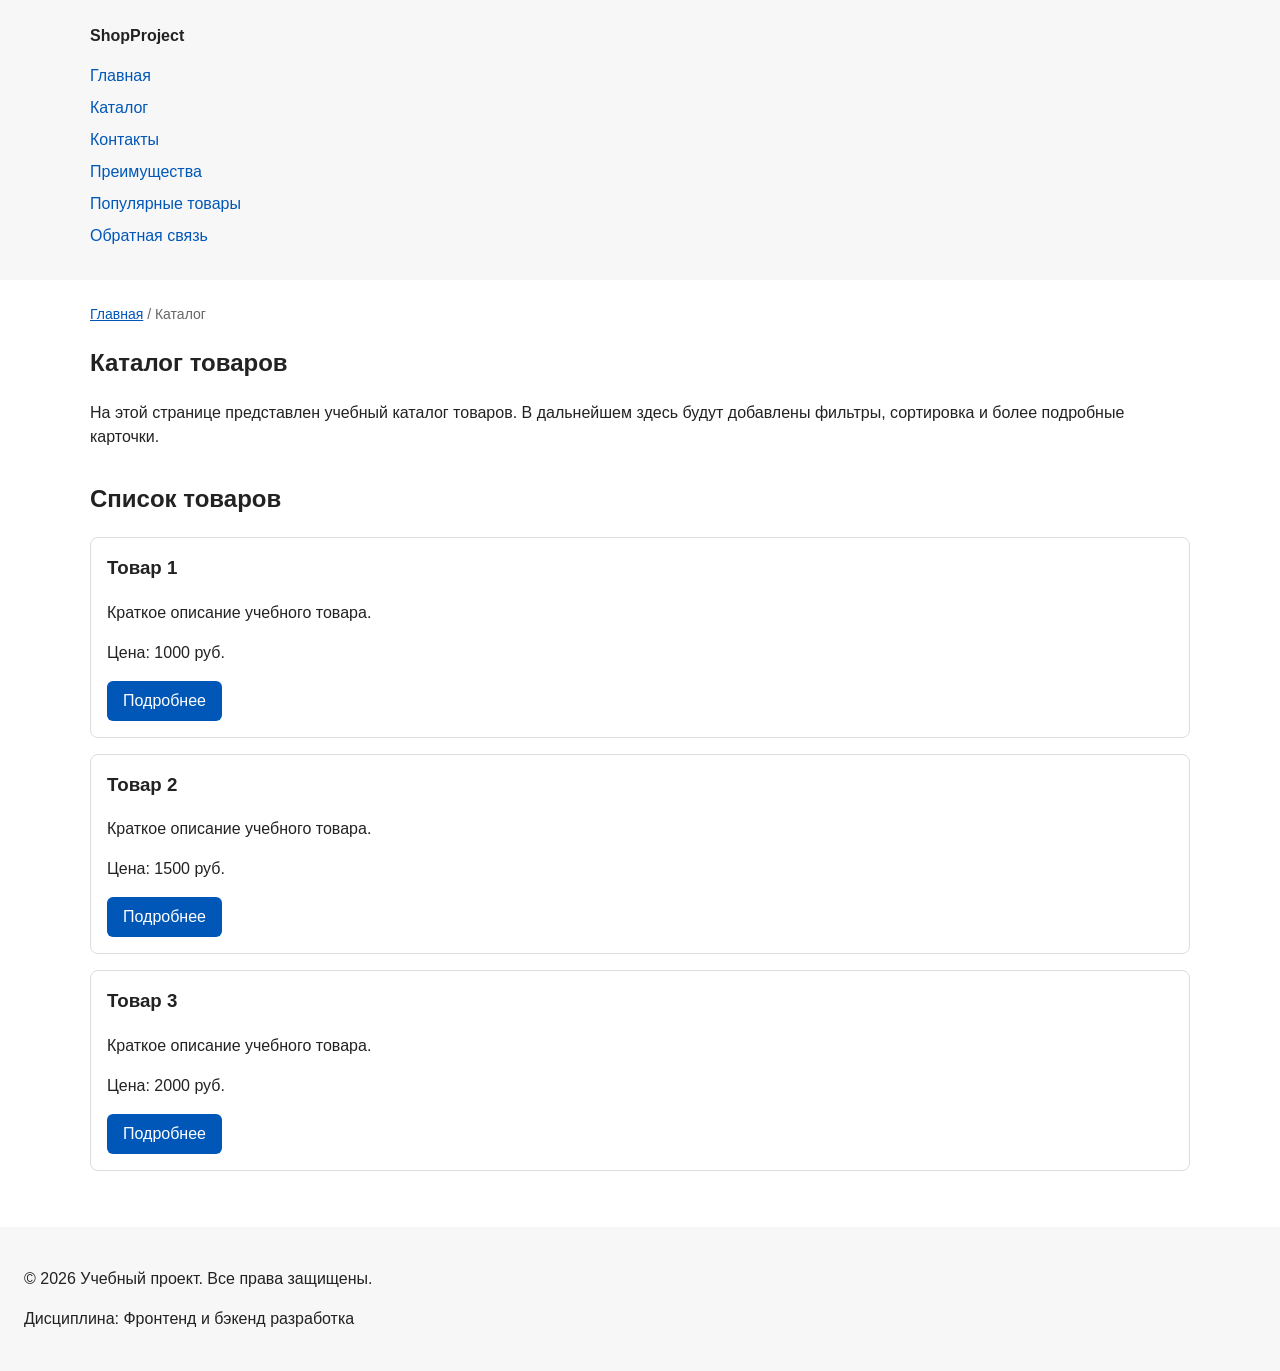
==== catalog.html @ c99bbd7f "feat: add multi-page structure navigation and anchors" ====
<!DOCTYPE html>
<html lang="ru">
<head>
  <meta charset="UTF-8">
  <meta name="viewport" content="width=device-width, initial-scale=1.0">
  <meta name="description" content="Каталог товаров учебного интернет-магазина.">
  <title>Каталог товаров — Учебный интернет-магазин</title>
  <link rel="stylesheet" href="css/style.css">
</head>
<body>
  <header>
    <div class="site-header">
      <a class="site-logo" href="index.html">ShopProject</a>

      <nav class="site-nav" aria-label="Основная навигация">
        <ul class="site-nav__list">
          <li><a href="index.html">Главная</a></li>
          <li><a href="catalog.html">Каталог</a></li>
          <li><a href="contacts.html">Контакты</a></li>
          <li><a href="index.html#advantages">Преимущества</a></li>
          <li><a href="index.html#popular">Популярные товары</a></li>
          <li><a href="index.html#contacts">Обратная связь</a></li>
        </ul>
      </nav>
    </div>
  </header>

  <main>
    <nav class="breadcrumbs" aria-label="Хлебные крошки">
      <a href="index.html">Главная</a>
      <span>Каталог</span>
    </nav>

    <section class="section">
      <h1>Каталог товаров</h1>
      <p>
        На этой странице представлен учебный каталог товаров.
        В дальнейшем здесь будут добавлены фильтры, сортировка и более
        подробные карточки.
      </p>
    </section>

    <section class="section">
      <h2>Список товаров</h2>

      <article class="product-card">
        <h3>Товар 1</h3>
        <p>Краткое описание учебного товара.</p>
        <p>Цена: 1000 руб.</p>
        <a class="button" href="index.html#popular">Подробнее</a>
      </article>

      <article class="product-card">
        <h3>Товар 2</h3>
        <p>Краткое описание учебного товара.</p>
        <p>Цена: 1500 руб.</p>
        <a class="button" href="index.html#popular">Подробнее</a>
      </article>

      <article class="product-card">
        <h3>Товар 3</h3>
        <p>Краткое описание учебного товара.</p>
        <p>Цена: 2000 руб.</p>
        <a class="button" href="index.html#popular">Подробнее</a>
      </article>
    </section>
  </main>

  <footer>
    <p>&copy; 2026 Учебный проект. Все права защищены.</p>
    <p>Дисциплина: Фронтенд и бэкенд разработка</p>
  </footer>
</body>
</html>
---- css/style.css ----
/* ===============================
   1. Переменные проекта
   =============================== */

:root {
  /* Основные цвета проекта */
  --color-bg: #ffffff;
  --color-text: #222222;
  --color-muted: #666666;
  --color-primary: #0057b8;
  --color-primary-dark: #003f86;
  --color-border: #dddddd;
  --color-surface: #f7f7f7;
  --color-surface-accent: #eef5ff;
  --color-danger: #b00020;
  --color-success: #168a2f;
  --color-success-bg: #eefaf0;
  --color-white: #ffffff;

  /* Отступы */
  --space-xs: 4px;
  --space-sm: 8px;
  --space-md: 16px;
  --space-lg: 24px;
  --space-xl: 32px;

  /* Скругления */
  --radius-sm: 6px;
  --radius-md: 8px;
  --radius-lg: 12px;

  /* Размеры */
  --container-width: 1100px;
}

/* ===============================
   2. Базовые стили
   =============================== */

* {
  box-sizing: border-box;
}

body {
  margin: 0;
  font-family: Arial, sans-serif;
  line-height: 1.5;
  color: var(--color-text);
  background-color: var(--color-bg);
}

header,
main,
footer {
  padding: var(--space-lg);
}

header {
  background-color: var(--color-surface);
}

footer {
  background-color: var(--color-surface);
}

/* ===============================
   3. Общие элементы интерфейса
   =============================== */

a {
  color: var(--color-primary);
}

a:hover {
  color: var(--color-primary-dark);
}

a:focus-visible {
  outline: 2px solid var(--color-primary);
  outline-offset: 3px;
}

.button {
  display: inline-block;
  padding: var(--space-sm) var(--space-md);
  color: var(--color-white);
  background-color: var(--color-primary);
  text-decoration: none;
  border: none;
  border-radius: var(--radius-sm);
  cursor: pointer;
}

.button:hover {
  background-color: var(--color-primary-dark);
  color: var(--color-white);
}

.button:focus-visible {
  outline: 2px solid var(--color-primary);
  outline-offset: 3px;
}

.button:disabled {
  opacity: 0.6;
  cursor: not-allowed;
}

/* ===============================
   4. Компоненты страницы
   =============================== */

.hero {
  max-width: var(--container-width);
  margin: 0 auto var(--space-xl);
  padding: var(--space-xl) var(--space-lg);
  background-color: var(--color-surface-accent);
  border-radius: var(--radius-lg);
}

.section {
  max-width: var(--container-width);
  margin: 0 auto var(--space-xl);
}

.section h2 {
  margin-top: 0;
}

.product-card {
  margin-bottom: var(--space-md);
  padding: var(--space-md);
  border: 1px solid var(--color-border);
  border-radius: var(--radius-md);
  background-color: var(--color-bg);
}

.product-card:hover {
  border-color: var(--color-primary);
}

.product-card h3 {
  margin-top: 0;
}



section {
  margin-bottom: 24px;
}

section h2 {
  margin-top: 0;
}

.aside-info {
  max-width: var(--container-width);
  margin: 0 auto var(--space-xl);
  padding: var(--space-md);
  border-left: 4px solid var(--color-primary);
  background-color: var(--color-surface);
}

/* ===============================
   5. Форма и модальное окно
   =============================== */

.order-dialog {
  width: min(100% - 32px, 560px);
  padding: var(--space-lg);
  border: none;
  border-radius: var(--radius-lg);
}

.order-dialog::backdrop {
  background-color: rgba(0, 0, 0, 0.5);
}

.form-field {
  margin-bottom: var(--space-md);
}

.form-field label {
  display: block;
  margin-bottom: var(--space-xs);
}

.form-field input,
.form-field select,
.form-field textarea {
  width: 100%;
  padding: 10px 12px;
  border: 1px solid var(--color-border);
  border-radius: var(--radius-sm);
  font: inherit;
}

.form-field input[type="checkbox"] {
  width: auto;
}

.form-field small {
  display: block;
  margin-top: var(--space-xs);
  color: var(--color-muted);
}

.form-field input:hover,
.form-field select:hover,
.form-field textarea:hover {
  border-color: var(--color-primary);
}

.form-field input:focus-visible,
.form-field select:focus-visible,
.form-field textarea:focus-visible,
.form-actions button:focus-visible {
  outline: 2px solid var(--color-primary);
  outline-offset: 3px;
}

[aria-invalid="true"] {
  border-color: var(--color-danger);
}

.success-message {
  max-width: var(--container-width);
  margin: var(--space-lg) auto;
  padding: var(--space-md);
  border-left: 4px solid var(--color-success);
  background-color: var(--color-success-bg);
}

/*
  Кнопки формы.
*/
.form-actions {
  display: flex;
  gap: 12px;
  margin-top: 20px;
}

/*
  Ограничиваем ширину содержимого шапки,
  чтобы оно не растягивалось слишком сильно на широких экранах.
*/
.site-header {
  max-width: 1100px;
  margin: 0 auto;
}

/*
  Оформляем текстовый логотип.
*/
.site-logo {
  font-weight: bold;
  text-decoration: none;
  color: #222222;
}

/*
  Убираем стандартные отступы и маркеры списка навигации.
*/
.site-nav__list {
  padding: 0;
  margin: 16px 0 0;
  list-style: none;
}

/*
  Добавляем расстояние между пунктами меню.
*/
.site-nav__list li {
  margin-bottom: 8px;
}

/*
  Оформляем ссылки меню.
*/
.site-nav__list a {
  color: #0057b8;
  text-decoration: none;
}

/*
  При наведении мыши подчёркиваем ссылку.
  Подробно состояния интерфейса будут рассмотрены в практической работе 1.7.
*/
.site-nav__list a:hover {
  text-decoration: underline;
}
.breadcrumbs {
  max-width: var(--container-width);
  margin: 0 auto var(--space-md);
  font-size: 14px;
  color: var(--color-muted);
}

.breadcrumbs a {
  color: var(--color-primary);
}

.breadcrumbs span::before {
  content: " / ";
  color: var(--color-muted);
}
html {
  scroll-behavior: smooth;
}
:target {
  outline: 2px dashed var(--color-primary);
  outline-offset: 4px;
}
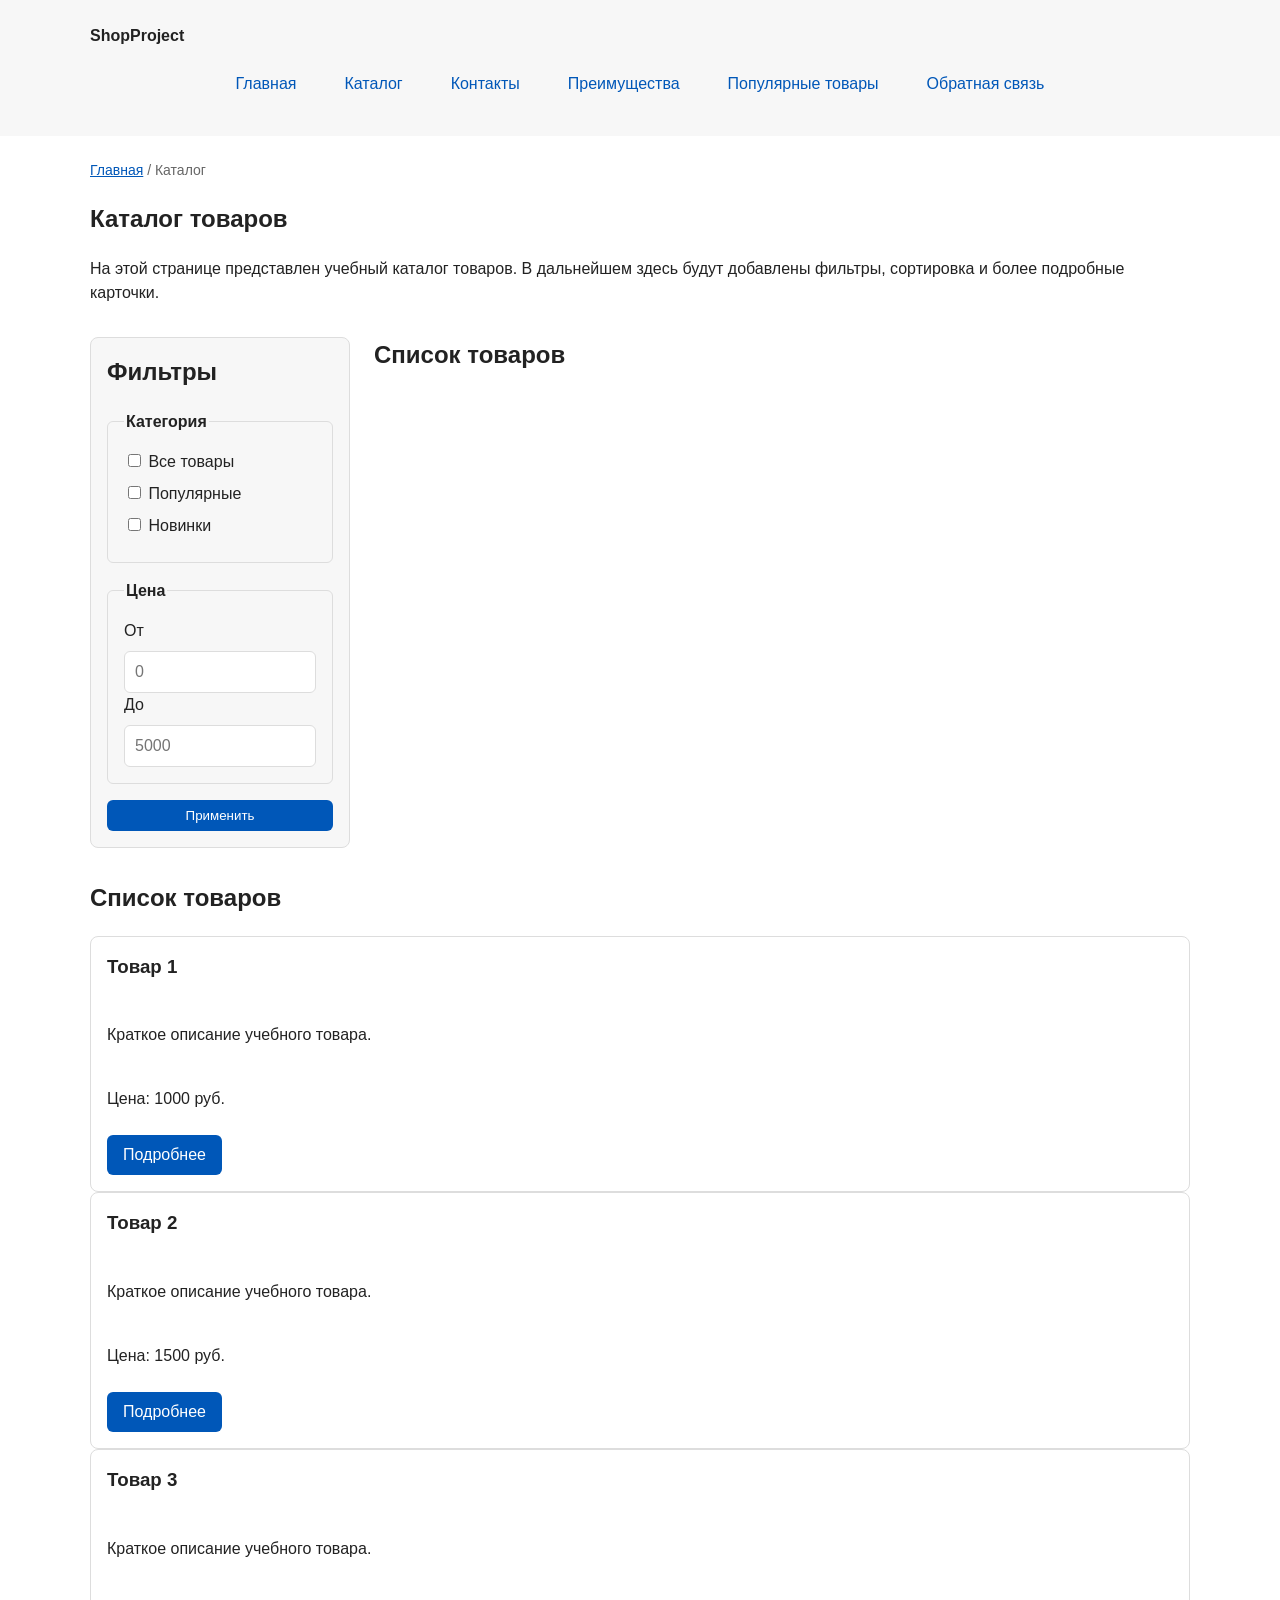
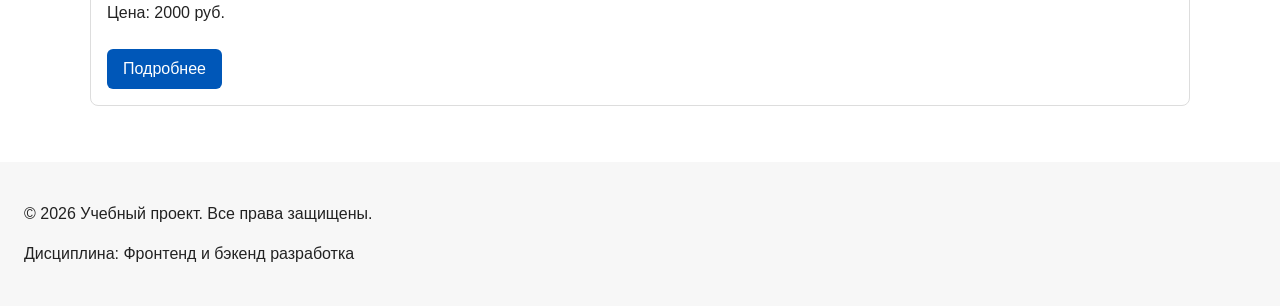
==== commit 1242a919: "feat: add flex navigation and grid catalog layout" ====
--- a/catalog.html
+++ b/catalog.html
@@ -39,6 +39,53 @@
         подробные карточки.
       </p>
     </section>
+    <section class="catalog-layout">
+  <aside class="catalog-filters">
+    <h2>Фильтры</h2>
+
+    <form class="filters-form" action="#" method="get">
+      <fieldset>
+        <legend>Категория</legend>
+
+        <label>
+          <input type="checkbox" name="category" value="all">
+          Все товары
+        </label>
+
+        <label>
+          <input type="checkbox" name="category" value="popular">
+          Популярные
+        </label>
+
+        <label>
+          <input type="checkbox" name="category" value="new">
+          Новинки
+        </label>
+      </fieldset>
+
+      <fieldset>
+        <legend>Цена</legend>
+
+        <label for="price-from">От</label>
+        <input id="price-from" name="price-from" type="number" min="0" placeholder="0">
+
+        <label for="price-to">До</label>
+        <input id="price-to" name="price-to" type="number" min="0" placeholder="5000">
+      </fieldset>
+
+      <button class="button" type="submit">Применить</button>
+    </form>
+  </aside>
+
+  <section class="catalog-products">
+    <h2>Список товаров</h2>
+
+    <div class="products-grid">
+      <!-- Карточки товаров -->
+    </div>
+  </section>
+</section>
+
 
     <section class="section">
       <h2>Список товаров</h2>
--- a/css/style.css
+++ b/css/style.css
@@ -128,13 +128,20 @@
 }
 
 .product-card {
-  margin-bottom: var(--space-md);
+  display: flex;
+  flex-direction: column;
+  gap: var(--space-sm);
+  margin-bottom: 0;
   padding: var(--space-md);
   border: 1px solid var(--color-border);
   border-radius: var(--radius-md);
   background-color: var(--color-bg);
 }
 
+.product-card .button {
+  margin-top: auto;
+  align-self: flex-start;
+}
 .product-card:hover {
   border-color: var(--color-primary);
 }
@@ -262,8 +269,13 @@
   Убираем стандартные отступы и маркеры списка навигации.
 */
 .site-nav__list {
+  display: flex;
+  flex-wrap: wrap;
+  justify-content: center;
+  align-items: center;
+  gap: var(--space-md);
   padding: 0;
-  margin: 16px 0 0;
+  margin: var(--space-md) 0 0;
   list-style: none;
 }
 
@@ -278,17 +290,18 @@
   Оформляем ссылки меню.
 */
 .site-nav__list a {
-  color: #0057b8;
+  display: inline-block;
+  padding: var(--space-sm) var(--space-md);
+  color: var(--color-primary);
   text-decoration: none;
-}
-
-/*
-  При наведении мыши подчёркиваем ссылку.
-  Подробно состояния интерфейса будут рассмотрены в практической работе 1.7.
-*/
+  border-radius: var(--radius-sm);
+}
+
 .site-nav__list a:hover {
-  text-decoration: underline;
-}
+  color: var(--color-white);
+  background-color: var(--color-primary);
+}
+
 .breadcrumbs {
   max-width: var(--container-width);
   margin: 0 auto var(--space-md);
@@ -310,4 +323,58 @@
 :target {
   outline: 2px dashed var(--color-primary);
   outline-offset: 4px;
-}+}
+.products-grid {
+  display: grid;
+  grid-template-columns: repeat(3, 1fr);
+  gap: var(--space-lg);
+}
+.catalog-layout {
+  max-width: var(--container-width);
+  margin: 0 auto var(--space-xl);
+  display: grid;
+  grid-template-columns: 260px 1fr;
+  grid-template-areas: "filters products";
+  gap: var(--space-lg);
+}
+
+.catalog-filters {
+  grid-area: filters;
+  padding: var(--space-md);
+  border: 1px solid var(--color-border);
+  border-radius: var(--radius-md);
+  background-color: var(--color-surface);
+}
+
+.catalog-products {
+  grid-area: products;
+}
+.filters-form {
+  display: grid;
+  gap: var(--space-md);
+}
+
+.filters-form fieldset {
+  margin: 0;
+  padding: var(--space-md);
+  border: 1px solid var(--color-border);
+  border-radius: var(--radius-sm);
+}
+
+.filters-form legend {
+  font-weight: 700;
+}
+
+.filters-form label {
+  display: block;
+  margin-bottom: var(--space-sm);
+}
+
+.filters-form input[type="number"] {
+  width: 100%;
+  padding: 8px 10px;
+  border: 1px solid var(--color-border);
+  border-radius: var(--radius-sm);
+  font: inherit;
+}
+
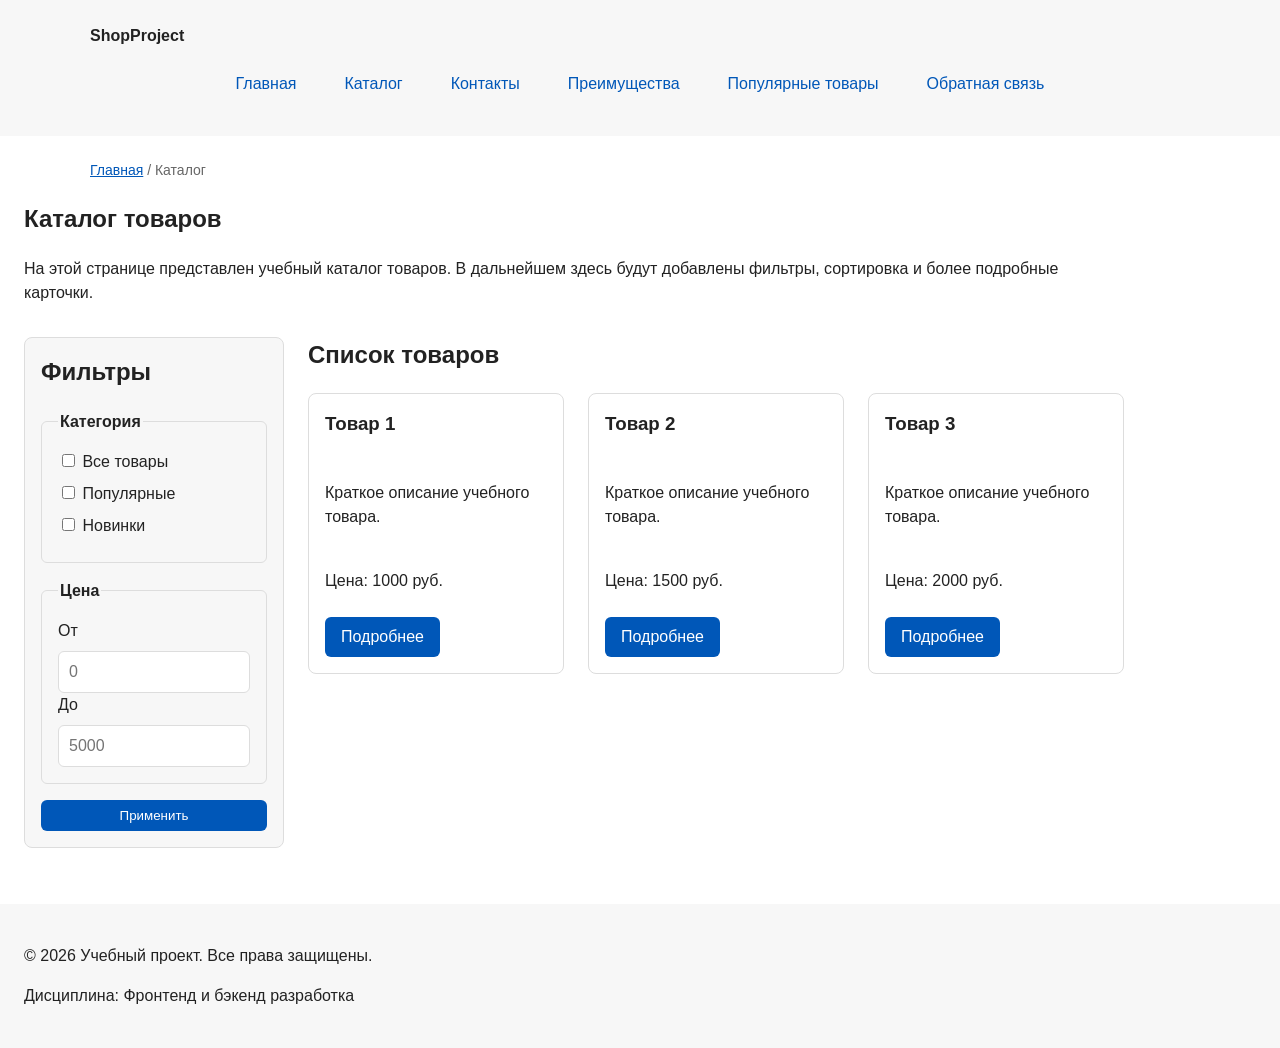
==== commit f3d50ec0: "feat: add flex navigation and grid catalog layout" ====
--- a/catalog.html
+++ b/catalog.html
@@ -39,77 +39,73 @@
         подробные карточки.
       </p>
     </section>
+
     <section class="catalog-layout">
-  <aside class="catalog-filters">
-    <h2>Фильтры</h2>
+      <aside class="catalog-filters">
+        <h2>Фильтры</h2>
 
-    <form class="filters-form" action="#" method="get">
-      <fieldset>
-        <legend>Категория</legend>
+        <form class="filters-form" action="#" method="get">
+          <fieldset>
+            <legend>Категория</legend>
 
-        <label>
-          <input type="checkbox" name="category" value="all">
-          Все товары
-        </label>
+            <label>
+              <input type="checkbox" name="category" value="all">
+              Все товары
+            </label>
 
-        <label>
-          <input type="checkbox" name="category" value="popular">
-          Популярные
-        </label>
+            <label>
+              <input type="checkbox" name="category" value="popular">
+              Популярные
+            </label>
 
-        <label>
-          <input type="checkbox" name="category" value="new">
-          Новинки
-        </label>
-      </fieldset>
+            <label>
+              <input type="checkbox" name="category" value="new">
+              Новинки
+            </label>
+          </fieldset>
 
-      <fieldset>
-        <legend>Цена</legend>
+          <fieldset>
+            <legend>Цена</legend>
 
-        <label for="price-from">От</label>
-        <input id="price-from" name="price-from" type="number" min="0" placeholder="0">
+            <label for="price-from">От</label>
+            <input id="price-from" name="price-from" type="number" min="0" placeholder="0">
 
-        <label for="price-to">До</label>
-        <input id="price-to" name="price-to" type="number" min="0" placeholder="5000">
-      </fieldset>
+            <label for="price-to">До</label>
+            <input id="price-to" name="price-to" type="number" min="0" placeholder="5000">
+          </fieldset>
 
-      <button class="button" type="submit">Применить</button>
-    </form>
-  </aside>
+          <button class="button" type="submit">Применить</button>
+        </form>
+      </aside>
 
-  <section class="catalog-products">
-    <h2>Список товаров</h2>
+      <section class="catalog-products">
+        <h2>Список товаров</h2>
 
-    <div class="products-grid">
-      <!-- Карточки товаров -->
-    </div>
-  </section>
-</section>
+        <div class="products-grid">
 
+          <article class="product-card">
+            <h3>Товар 1</h3>
+            <p>Краткое описание учебного товара.</p>
+            <p>Цена: 1000 руб.</p>
+            <a class="button" href="index.html#popular">Подробнее</a>
+          </article>
 
-    <section class="section">
-      <h2>Список товаров</h2>
+          <article class="product-card">
+            <h3>Товар 2</h3>
+            <p>Краткое описание учебного товара.</p>
+            <p>Цена: 1500 руб.</p>
+            <a class="button" href="index.html#popular">Подробнее</a>
+          </article>
 
-      <article class="product-card">
-        <h3>Товар 1</h3>
-        <p>Краткое описание учебного товара.</p>
-        <p>Цена: 1000 руб.</p>
-        <a class="button" href="index.html#popular">Подробнее</a>
-      </article>
+          <article class="product-card">
+            <h3>Товар 3</h3>
+            <p>Краткое описание учебного товара.</p>
+            <p>Цена: 2000 руб.</p>
+            <a class="button" href="index.html#popular">Подробнее</a>
+          </article>
 
-      <article class="product-card">
-        <h3>Товар 2</h3>
-        <p>Краткое описание учебного товара.</p>
-        <p>Цена: 1500 руб.</p>
-        <a class="button" href="index.html#popular">Подробнее</a>
-      </article>
-
-      <article class="product-card">
-        <h3>Товар 3</h3>
-        <p>Краткое описание учебного товара.</p>
-        <p>Цена: 2000 руб.</p>
-        <a class="button" href="index.html#popular">Подробнее</a>
-      </article>
+        </div>
+      </section>
     </section>
   </main>
 
@@ -118,4 +114,4 @@
     <p>Дисциплина: Фронтенд и бэкенд разработка</p>
   </footer>
 </body>
-</html>
+</html>
--- a/css/style.css
+++ b/css/style.css
@@ -57,6 +57,9 @@
 
 header {
   background-color: var(--color-surface);
+  position: sticky;
+  z-index: 1000;
+  top: 0;
 }
 
 footer {
@@ -112,7 +115,7 @@
 
 .hero {
   max-width: var(--container-width);
-  margin: 0 auto var(--space-xl);
+  margin: 0 auto var(--space-xl) 0;
   padding: var(--space-xl) var(--space-lg);
   background-color: var(--color-surface-accent);
   border-radius: var(--radius-lg);
@@ -120,7 +123,7 @@
 
 .section {
   max-width: var(--container-width);
-  margin: 0 auto var(--space-xl);
+  margin: 0 auto var(--space-xl) 0;
 }
 
 .section h2 {
@@ -162,7 +165,7 @@
 
 .aside-info {
   max-width: var(--container-width);
-  margin: 0 auto var(--space-xl);
+  margin: 0 auto var(--space-xl) 0;
   padding: var(--space-md);
   border-left: 4px solid var(--color-primary);
   background-color: var(--color-surface);
@@ -324,14 +327,16 @@
   outline: 2px dashed var(--color-primary);
   outline-offset: 4px;
 }
+/* Список товаров — сама сетка */
 .products-grid {
   display: grid;
-  grid-template-columns: repeat(3, 1fr);
+  grid-template-columns: repeat(auto-fill, minmax(220px, 1fr));
   gap: var(--space-lg);
+  align-items: stretch;   /* карточки одной высоты */
 }
 .catalog-layout {
   max-width: var(--container-width);
-  margin: 0 auto var(--space-xl);
+  margin: 0 auto var(--space-xl) 0;
   display: grid;
   grid-template-columns: 260px 1fr;
   grid-template-areas: "filters products";
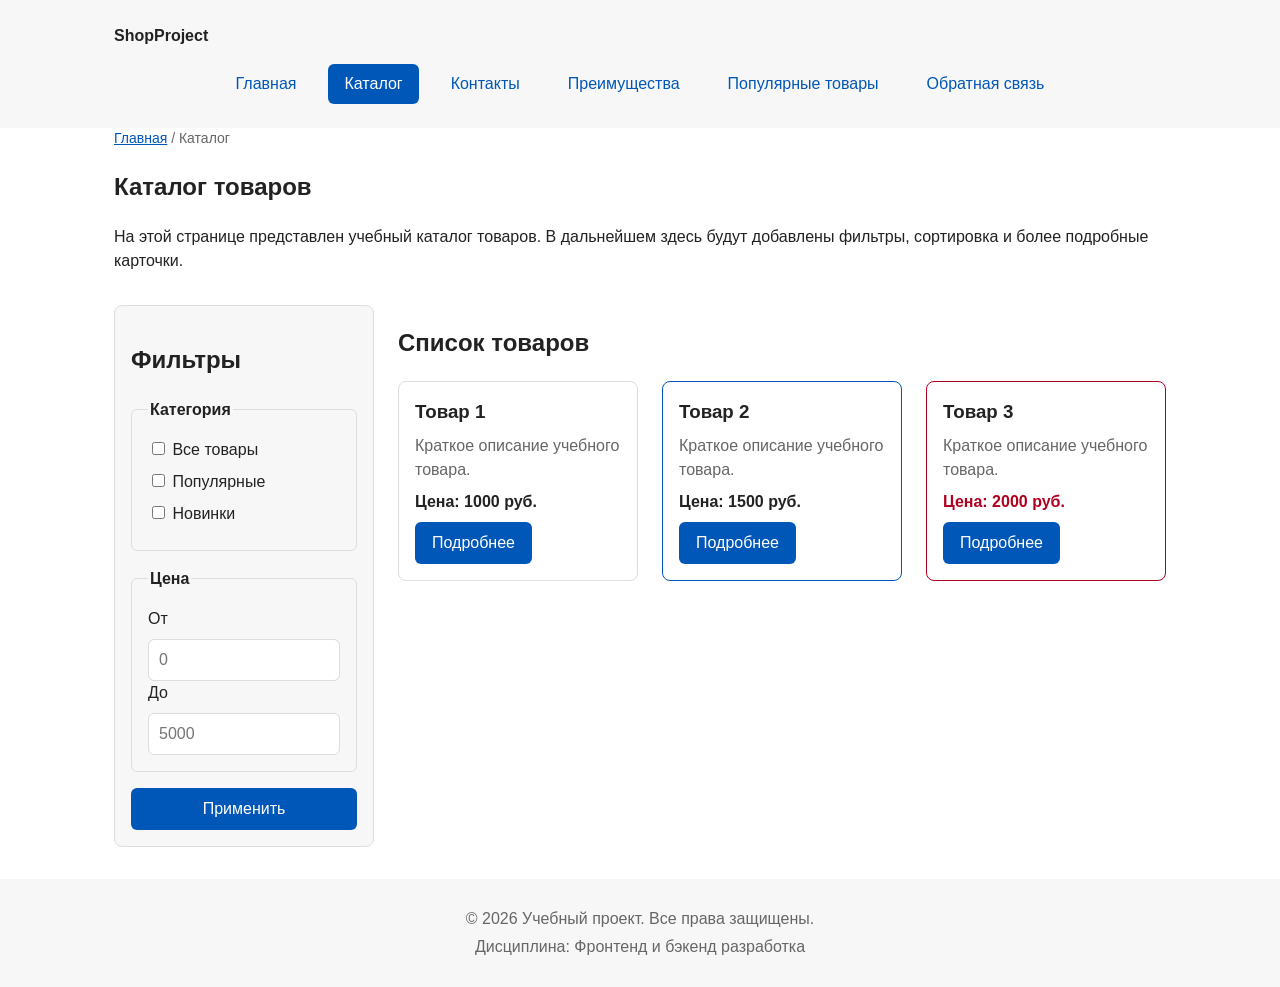
==== commit abdbb044: "refactor: apply BEM naming to CSS classes" ====
--- a/catalog.html
+++ b/catalog.html
@@ -8,18 +8,30 @@
   <link rel="stylesheet" href="css/style.css">
 </head>
 <body>
-  <header>
-    <div class="site-header">
-      <a class="site-logo" href="index.html">ShopProject</a>
+  <header class="site-header">
+    <div class="site-header__inner">
+      <a class="site-header__logo" href="index.html">ShopProject</a>
 
       <nav class="site-nav" aria-label="Основная навигация">
         <ul class="site-nav__list">
-          <li><a href="index.html">Главная</a></li>
-          <li><a href="catalog.html">Каталог</a></li>
-          <li><a href="contacts.html">Контакты</a></li>
-          <li><a href="index.html#advantages">Преимущества</a></li>
-          <li><a href="index.html#popular">Популярные товары</a></li>
-          <li><a href="index.html#contacts">Обратная связь</a></li>
+          <li class="site-nav__item">
+            <a class="site-nav__link" href="index.html">Главная</a>
+          </li>
+          <li class="site-nav__item">
+            <a class="site-nav__link site-nav__link--active" href="catalog.html">Каталог</a>
+          </li>
+          <li class="site-nav__item">
+            <a class="site-nav__link" href="contacts.html">Контакты</a>
+          </li>
+          <li class="site-nav__item">
+            <a class="site-nav__link" href="index.html#advantages">Преимущества</a>
+          </li>
+          <li class="site-nav__item">
+            <a class="site-nav__link" href="index.html#popular">Популярные товары</a>
+          </li>
+          <li class="site-nav__item">
+            <a class="site-nav__link" href="index.html#contacts">Обратная связь</a>
+          </li>
         </ul>
       </nav>
     </div>
@@ -27,8 +39,8 @@
 
   <main>
     <nav class="breadcrumbs" aria-label="Хлебные крошки">
-      <a href="index.html">Главная</a>
-      <span>Каталог</span>
+      <a class="breadcrumbs__link" href="index.html">Главная</a>
+      <span class="breadcrumbs__current">Каталог</span>
     </nav>
 
     <section class="section">
@@ -74,7 +86,7 @@
             <input id="price-to" name="price-to" type="number" min="0" placeholder="5000">
           </fieldset>
 
-          <button class="button" type="submit">Применить</button>
+          <button class="button button--primary" type="submit">Применить</button>
         </form>
       </aside>
 
@@ -82,36 +94,34 @@
         <h2>Список товаров</h2>
 
         <div class="products-grid">
-
           <article class="product-card">
-            <h3>Товар 1</h3>
-            <p>Краткое описание учебного товара.</p>
-            <p>Цена: 1000 руб.</p>
-            <a class="button" href="index.html#popular">Подробнее</a>
+            <h3 class="product-card__title">Товар 1</h3>
+            <p class="product-card__description">Краткое описание учебного товара.</p>
+            <p class="product-card__price">Цена: 1000 руб.</p>
+            <a class="button button--primary product-card__button" href="index.html#popular">Подробнее</a>
           </article>
 
-          <article class="product-card">
-            <h3>Товар 2</h3>
-            <p>Краткое описание учебного товара.</p>
-            <p>Цена: 1500 руб.</p>
-            <a class="button" href="index.html#popular">Подробнее</a>
+          <article class="product-card product-card--featured">
+            <h3 class="product-card__title">Товар 2</h3>
+            <p class="product-card__description">Краткое описание учебного товара.</p>
+            <p class="product-card__price">Цена: 1500 руб.</p>
+            <a class="button button--primary product-card__button" href="index.html#popular">Подробнее</a>
           </article>
 
-          <article class="product-card">
-            <h3>Товар 3</h3>
-            <p>Краткое описание учебного товара.</p>
-            <p>Цена: 2000 руб.</p>
-            <a class="button" href="index.html#popular">Подробнее</a>
+          <article class="product-card product-card--discount">
+            <h3 class="product-card__title">Товар 3</h3>
+            <p class="product-card__description">Краткое описание учебного товара.</p>
+            <p class="product-card__price">Цена: 2000 руб.</p>
+            <a class="button button--primary product-card__button" href="index.html#popular">Подробнее</a>
           </article>
-
         </div>
       </section>
     </section>
   </main>
 
-  <footer>
-    <p>&copy; 2026 Учебный проект. Все права защищены.</p>
-    <p>Дисциплина: Фронтенд и бэкенд разработка</p>
+  <footer class="site-footer">
+    <p class="site-footer__text">&copy; 2026 Учебный проект. Все права защищены.</p>
+    <p class="site-footer__text">Дисциплина: Фронтенд и бэкенд разработка</p>
   </footer>
 </body>
 </html>
--- a/css/style.css
+++ b/css/style.css
@@ -41,6 +41,10 @@
   box-sizing: border-box;
 }
 
+html {
+  scroll-behavior: smooth;
+}
+
 body {
   margin: 0;
   font-family: Arial, sans-serif;
@@ -49,21 +53,9 @@
   background-color: var(--color-bg);
 }
 
-header,
-main,
-footer {
-  padding: var(--space-lg);
-}
-
-header {
-  background-color: var(--color-surface);
-  position: sticky;
-  z-index: 1000;
-  top: 0;
-}
-
-footer {
-  background-color: var(--color-surface);
+:target {
+  outline: 2px dashed var(--color-primary);
+  outline-offset: 4px;
 }
 
 /* ===============================
@@ -83,20 +75,26 @@
   outline-offset: 3px;
 }
 
+/* ===============================
+   Блок: button
+   =============================== */
+
 .button {
   display: inline-block;
   padding: var(--space-sm) var(--space-md);
   color: var(--color-white);
   background-color: var(--color-primary);
+  border: 1px solid transparent;
+  border-radius: var(--radius-sm);
+  font: inherit;
   text-decoration: none;
-  border: none;
-  border-radius: var(--radius-sm);
   cursor: pointer;
+  transition: background-color 0.15s ease, color 0.15s ease, border-color 0.15s ease;
 }
 
 .button:hover {
+  color: var(--color-white);
   background-color: var(--color-primary-dark);
-  color: var(--color-white);
 }
 
 .button:focus-visible {
@@ -104,173 +102,62 @@
   outline-offset: 3px;
 }
 
-.button:disabled {
+.button:disabled,
+.button--disabled {
   opacity: 0.6;
   cursor: not-allowed;
 }
 
-/* ===============================
-   4. Компоненты страницы
-   =============================== */
-
-.hero {
-  max-width: var(--container-width);
-  margin: 0 auto var(--space-xl) 0;
-  padding: var(--space-xl) var(--space-lg);
-  background-color: var(--color-surface-accent);
-  border-radius: var(--radius-lg);
-}
-
-.section {
-  max-width: var(--container-width);
-  margin: 0 auto var(--space-xl) 0;
-}
-
-.section h2 {
-  margin-top: 0;
-}
-
-.product-card {
-  display: flex;
-  flex-direction: column;
-  gap: var(--space-sm);
-  margin-bottom: 0;
-  padding: var(--space-md);
-  border: 1px solid var(--color-border);
-  border-radius: var(--radius-md);
-  background-color: var(--color-bg);
-}
-
-.product-card .button {
-  margin-top: auto;
-  align-self: flex-start;
-}
-.product-card:hover {
+/* --- Модификаторы --- */
+
+.button--primary {
+  color: var(--color-white);
+  background-color: var(--color-primary);
+}
+
+.button--primary:hover {
+  color: var(--color-white);
+  background-color: var(--color-primary-dark);
+}
+
+.button--secondary {
+  color: var(--color-primary);
+  background-color: transparent;
   border-color: var(--color-primary);
 }
 
-.product-card h3 {
-  margin-top: 0;
-}
-
-
-
-section {
-  margin-bottom: 24px;
-}
-
-section h2 {
-  margin-top: 0;
-}
-
-.aside-info {
-  max-width: var(--container-width);
-  margin: 0 auto var(--space-xl) 0;
-  padding: var(--space-md);
-  border-left: 4px solid var(--color-primary);
+.button--secondary:hover {
+  color: var(--color-white);
+  background-color: var(--color-primary);
+}
+
+/* ===============================
+   4. Блок: site-header
+   =============================== */
+
+.site-header {
   background-color: var(--color-surface);
-}
-
-/* ===============================
-   5. Форма и модальное окно
-   =============================== */
-
-.order-dialog {
-  width: min(100% - 32px, 560px);
+  position: sticky;
+  top: 0;
+  z-index: 1000;
+}
+
+.site-header__inner {
+  max-width: var(--container-width);
+  margin: 0 auto;
   padding: var(--space-lg);
-  border: none;
-  border-radius: var(--radius-lg);
-}
-
-.order-dialog::backdrop {
-  background-color: rgba(0, 0, 0, 0.5);
-}
-
-.form-field {
-  margin-bottom: var(--space-md);
-}
-
-.form-field label {
-  display: block;
-  margin-bottom: var(--space-xs);
-}
-
-.form-field input,
-.form-field select,
-.form-field textarea {
-  width: 100%;
-  padding: 10px 12px;
-  border: 1px solid var(--color-border);
-  border-radius: var(--radius-sm);
-  font: inherit;
-}
-
-.form-field input[type="checkbox"] {
-  width: auto;
-}
-
-.form-field small {
-  display: block;
-  margin-top: var(--space-xs);
-  color: var(--color-muted);
-}
-
-.form-field input:hover,
-.form-field select:hover,
-.form-field textarea:hover {
-  border-color: var(--color-primary);
-}
-
-.form-field input:focus-visible,
-.form-field select:focus-visible,
-.form-field textarea:focus-visible,
-.form-actions button:focus-visible {
-  outline: 2px solid var(--color-primary);
-  outline-offset: 3px;
-}
-
-[aria-invalid="true"] {
-  border-color: var(--color-danger);
-}
-
-.success-message {
-  max-width: var(--container-width);
-  margin: var(--space-lg) auto;
-  padding: var(--space-md);
-  border-left: 4px solid var(--color-success);
-  background-color: var(--color-success-bg);
-}
-
-/*
-  Кнопки формы.
-*/
-.form-actions {
-  display: flex;
-  gap: 12px;
-  margin-top: 20px;
-}
-
-/*
-  Ограничиваем ширину содержимого шапки,
-  чтобы оно не растягивалось слишком сильно на широких экранах.
-*/
-.site-header {
-  max-width: 1100px;
-  margin: 0 auto;
-}
-
-/*
-  Оформляем текстовый логотип.
-*/
-.site-logo {
-  font-weight: bold;
+}
+
+.site-header__logo {
+  font-weight: 700;
+  color: var(--color-text);
   text-decoration: none;
-  color: #222222;
-}
-
-/*
-  Убираем стандартные отступы и маркеры списка навигации.
-*/
+}
+
+/* ===============================
+   5. Блок: site-nav
+   =============================== */
+
 .site-nav__list {
   display: flex;
   flex-wrap: wrap;
@@ -282,17 +169,11 @@
   list-style: none;
 }
 
-/*
-  Добавляем расстояние между пунктами меню.
-*/
-.site-nav__list li {
-  margin-bottom: 8px;
-}
-
-/*
-  Оформляем ссылки меню.
-*/
-.site-nav__list a {
+.site-nav__item {
+  margin: 0;
+}
+
+.site-nav__link {
   display: inline-block;
   padding: var(--space-sm) var(--space-md);
   color: var(--color-primary);
@@ -300,43 +181,149 @@
   border-radius: var(--radius-sm);
 }
 
-.site-nav__list a:hover {
+.site-nav__link:hover {
   color: var(--color-white);
   background-color: var(--color-primary);
 }
 
+.site-nav__link:focus-visible {
+  outline: 2px solid var(--color-primary);
+  outline-offset: 3px;
+}
+
+.site-nav__link--active {
+  color: var(--color-white);
+  background-color: var(--color-primary);
+}
+
+/* ===============================
+   6. Блок: breadcrumbs
+   =============================== */
+
 .breadcrumbs {
   max-width: var(--container-width);
   margin: 0 auto var(--space-md);
+  padding: 0 var(--space-lg);
   font-size: 14px;
   color: var(--color-muted);
 }
 
-.breadcrumbs a {
+.breadcrumbs__link {
   color: var(--color-primary);
 }
 
-.breadcrumbs span::before {
+.breadcrumbs__current::before {
   content: " / ";
   color: var(--color-muted);
 }
-html {
-  scroll-behavior: smooth;
-}
-:target {
-  outline: 2px dashed var(--color-primary);
-  outline-offset: 4px;
-}
-/* Список товаров — сама сетка */
+
+/* ===============================
+   7. Блок: hero
+   =============================== */
+
+.hero {
+  max-width: var(--container-width);
+  margin: 0 auto var(--space-xl);
+  padding: var(--space-xl) var(--space-lg);
+  background-color: var(--color-surface-accent);
+  border-radius: var(--radius-lg);
+}
+
+/* ===============================
+   8. Блок: section
+   =============================== */
+
+.section {
+  max-width: var(--container-width);
+  margin: 0 auto var(--space-xl);
+  padding: 0 var(--space-lg);
+}
+
+.section h2 {
+  margin-top: 0;
+}
+
+/* ===============================
+   9. Блок: aside-info
+   =============================== */
+
+.aside-info {
+  max-width: var(--container-width);
+  margin: 0 auto var(--space-xl);
+  padding: var(--space-md);
+  border-left: 4px solid var(--color-primary);
+  background-color: var(--color-surface);
+}
+
+/* ===============================
+   10. Блок: products-grid
+   =============================== */
+
 .products-grid {
   display: grid;
   grid-template-columns: repeat(auto-fill, minmax(220px, 1fr));
   gap: var(--space-lg);
-  align-items: stretch;   /* карточки одной высоты */
-}
+  align-items: stretch;
+}
+
+/* ===============================
+   11. Блок: product-card
+   =============================== */
+
+.product-card {
+  display: flex;
+  flex-direction: column;
+  gap: var(--space-sm);
+  padding: var(--space-md);
+  border: 1px solid var(--color-border);
+  border-radius: var(--radius-md);
+  background-color: var(--color-bg);
+}
+
+.product-card:hover {
+  border-color: var(--color-primary);
+}
+
+.product-card--featured {
+  border-color: var(--color-primary);
+}
+
+.product-card--discount {
+  border-color: var(--color-danger);
+}
+
+.product-card__title {
+  margin: 0;
+  color: var(--color-text);
+}
+
+.product-card__description {
+  margin: 0;
+  color: var(--color-muted);
+}
+
+.product-card__price {
+  margin: 0;
+  font-weight: 700;
+}
+
+.product-card--discount .product-card__price {
+  color: var(--color-danger);
+}
+
+.product-card__button {
+  margin-top: auto;
+  align-self: flex-start;
+}
+
+/* ===============================
+   12. Блок: catalog-layout
+   =============================== */
+
 .catalog-layout {
   max-width: var(--container-width);
-  margin: 0 auto var(--space-xl) 0;
+  margin: 0 auto var(--space-xl);
+  padding: 0 var(--space-lg);
   display: grid;
   grid-template-columns: 260px 1fr;
   grid-template-areas: "filters products";
@@ -354,6 +341,11 @@
 .catalog-products {
   grid-area: products;
 }
+
+/* ===============================
+   13. Блок: filters-form
+   =============================== */
+
 .filters-form {
   display: grid;
   gap: var(--space-md);
@@ -383,3 +375,94 @@
   font: inherit;
 }
 
+/* ===============================
+   14. Блок: order-dialog
+   =============================== */
+
+.order-dialog {
+  width: min(100% - 32px, 560px);
+  padding: var(--space-lg);
+  border: none;
+  border-radius: var(--radius-lg);
+}
+
+.order-dialog::backdrop {
+  background-color: rgba(0, 0, 0, 0.5);
+}
+
+.order-dialog__title {
+  margin-top: 0;
+}
+
+/* ===============================
+   15. Блок: order-form
+   =============================== */
+
+.order-form__field {
+  margin-bottom: var(--space-md);
+}
+
+.order-form__label {
+  display: block;
+  margin-bottom: var(--space-xs);
+}
+
+.order-form__input,
+.order-form__select,
+.order-form__textarea {
+  width: 100%;
+  padding: 10px 12px;
+  border: 1px solid var(--color-border);
+  border-radius: var(--radius-sm);
+  font: inherit;
+}
+
+.order-form__input:hover,
+.order-form__select:hover,
+.order-form__textarea:hover {
+  border-color: var(--color-primary);
+}
+
+.order-form__input:focus-visible,
+.order-form__select:focus-visible,
+.order-form__textarea:focus-visible {
+  outline: 2px solid var(--color-primary);
+  outline-offset: 3px;
+}
+
+.order-form__actions {
+  display: flex;
+  gap: var(--space-md);
+  margin-top: var(--space-lg);
+}
+
+[aria-invalid="true"] {
+  border-color: var(--color-danger);
+}
+
+/* ===============================
+   16. Блок: success-message
+   =============================== */
+
+.success-message {
+  max-width: var(--container-width);
+  margin: var(--space-lg) auto;
+  padding: var(--space-md);
+  border-left: 4px solid var(--color-success);
+  background-color: var(--color-success-bg);
+}
+
+/* ===============================
+   17. Блок: site-footer
+   =============================== */
+
+.site-footer {
+  padding: var(--space-lg);
+  background-color: var(--color-surface);
+  text-align: center;
+}
+
+.site-footer__text {
+  margin: var(--space-xs) 0;
+  color: var(--color-muted);
+}
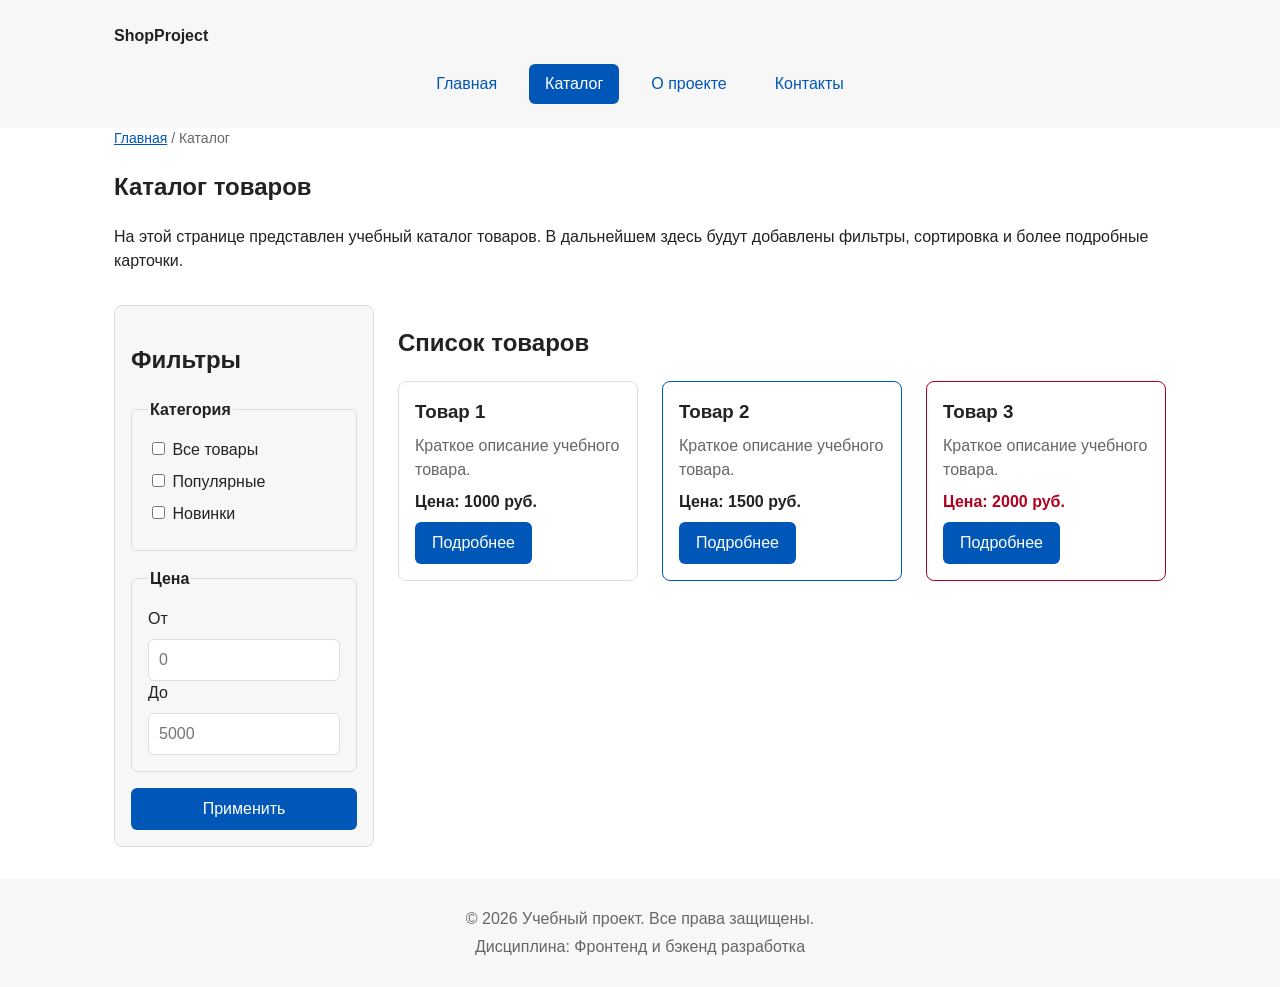
==== commit 894d3b47: "improve the site" ====
--- a/catalog.html
+++ b/catalog.html
@@ -6,6 +6,7 @@
   <meta name="description" content="Каталог товаров учебного интернет-магазина.">
   <title>Каталог товаров — Учебный интернет-магазин</title>
   <link rel="stylesheet" href="css/style.css">
+  <script src="js/main.js" defer></script>
 </head>
 <body>
   <header class="site-header">
@@ -21,16 +22,10 @@
             <a class="site-nav__link site-nav__link--active" href="catalog.html">Каталог</a>
           </li>
           <li class="site-nav__item">
-            <a class="site-nav__link" href="contacts.html">Контакты</a>
+            <a class="site-nav__link" href="about.html">О проекте</a>
           </li>
           <li class="site-nav__item">
-            <a class="site-nav__link" href="index.html#advantages">Преимущества</a>
-          </li>
-          <li class="site-nav__item">
-            <a class="site-nav__link" href="index.html#popular">Популярные товары</a>
-          </li>
-          <li class="site-nav__item">
-            <a class="site-nav__link" href="index.html#contacts">Обратная связь</a>
+            <a class="site-nav__link" href="contacts.html">Контакты</a>
           </li>
         </ul>
       </nav>
@@ -123,5 +118,14 @@
     <p class="site-footer__text">&copy; 2026 Учебный проект. Все права защищены.</p>
     <p class="site-footer__text">Дисциплина: Фронтенд и бэкенд разработка</p>
   </footer>
+
+  <button
+    class="scroll-top"
+    type="button"
+    aria-label="Наверх"
+    hidden
+  >
+    ↑
+  </button>
 </body>
 </html>
--- a/css/style.css
+++ b/css/style.css
@@ -379,19 +379,94 @@
    14. Блок: order-dialog
    =============================== */
 
+/* ===============================
+   14. Блок: order-dialog
+   =============================== */
+
 .order-dialog {
   width: min(100% - 32px, 560px);
   padding: var(--space-lg);
   border: none;
   border-radius: var(--radius-lg);
-}
-
+  background-color: var(--color-bg);
+  color: var(--color-text);
+  box-shadow: 0 20px 60px rgba(0, 0, 0, 0.25);
+}
+
+/* Затемнение фона */
 .order-dialog::backdrop {
-  background-color: rgba(0, 0, 0, 0.5);
-}
-
+  background-color: rgba(0, 0, 0, 0.55);
+  backdrop-filter: blur(2px);
+}
+
+/* Анимация появления */
+.order-dialog[open] {
+  animation: order-dialog-fade 0.2s ease;
+}
+
+@keyframes order-dialog-fade {
+  from {
+    opacity: 0;
+    transform: translateY(12px);
+  }
+  to {
+    opacity: 1;
+    transform: translateY(0);
+  }
+}
+
+/* Кнопка-крестик */
+.order-dialog__close {
+  position: absolute;
+  top: var(--space-sm);
+  right: var(--space-sm);
+
+  width: 36px;
+  height: 36px;
+  padding: 0;
+
+  color: var(--color-muted);
+  background-color: transparent;
+  border: none;
+  border-radius: 50%;
+
+  font-size: 24px;
+  line-height: 1;
+  cursor: pointer;
+
+  transition: background-color 0.15s ease, color 0.15s ease;
+}
+
+.order-dialog__close:hover {
+  color: var(--color-text);
+  background-color: var(--color-surface);
+}
+
+.order-dialog__close:focus-visible {
+  outline: 2px solid var(--color-primary);
+  outline-offset: 2px;
+}
+
+/* Заголовок */
 .order-dialog__title {
   margin-top: 0;
+  margin-bottom: var(--space-md);
+  padding-right: 40px; /* чтобы не заезжал под крестик */
+}
+
+/* Строка с выбранным товаром */
+.order-dialog__product {
+  margin: 0 0 var(--space-lg);
+  padding: var(--space-sm) var(--space-md);
+
+  color: var(--color-primary-dark);
+  background-color: var(--color-surface-accent);
+  border-radius: var(--radius-sm);
+  font-size: 14px;
+}
+
+.order-dialog__product strong {
+  font-weight: 700;
 }
 
 /* ===============================
@@ -465,4 +540,136 @@
 .site-footer__text {
   margin: var(--space-xs) 0;
   color: var(--color-muted);
+}
+/* ===============================
+   18. Блок: scroll-top
+   =============================== */
+
+.scroll-top {
+  position: fixed;
+  right: var(--space-lg);
+  bottom: var(--space-lg);
+  z-index: 900;
+
+  width: 48px;
+  height: 48px;
+  padding: 0;
+
+  color: var(--color-white);
+  background-color: var(--color-primary);
+  border: none;
+  border-radius: 50%;
+
+  font-size: 20px;
+  line-height: 1;
+  cursor: pointer;
+
+  box-shadow: 0 4px 12px rgba(0, 0, 0, 0.15);
+  transition: background-color 0.15s ease, transform 0.15s ease;
+}
+
+.scroll-top:hover {
+  background-color: var(--color-primary-dark);
+  transform: translateY(-2px);
+}
+
+.scroll-top:focus-visible {
+  outline: 2px solid var(--color-primary);
+  outline-offset: 3px;
+}
+
+.scroll-top[hidden] {
+  display: none;
+}
+/* ===============================
+   19. Блок: faq
+   =============================== */
+
+.faq {
+  display: grid;
+  gap: var(--space-sm);
+}
+
+.faq__item {
+  padding: var(--space-md);
+  border: 1px solid var(--color-border);
+  border-radius: var(--radius-md);
+  background-color: var(--color-bg);
+  transition: border-color 0.15s ease;
+}
+
+.faq__item:hover {
+  border-color: var(--color-primary);
+}
+
+.faq__item[open] {
+  border-color: var(--color-primary);
+  background-color: var(--color-surface-accent);
+}
+
+.faq__question {
+  display: flex;
+  justify-content: space-between;
+  align-items: center;
+  gap: var(--space-sm);
+
+  margin: 0;
+  padding: 0;
+
+  font-weight: 700;
+  cursor: pointer;
+  list-style: none;
+}
+
+/* Убираем стандартный маркер в разных браузерах */
+.faq__question::-webkit-details-marker {
+  display: none;
+}
+
+.faq__question::after {
+  content: "+";
+  flex-shrink: 0;
+
+  width: 24px;
+  height: 24px;
+
+  color: var(--color-primary);
+  background-color: var(--color-surface);
+  border-radius: 50%;
+
+  font-size: 18px;
+  font-weight: 400;
+  line-height: 24px;
+  text-align: center;
+
+  transition: transform 0.2s ease, background-color 0.15s ease;
+}
+
+.faq__item[open] .faq__question::after {
+  content: "−";
+  color: var(--color-white);
+  background-color: var(--color-primary);
+}
+
+.faq__question:focus-visible {
+  outline: 2px solid var(--color-primary);
+  outline-offset: 3px;
+  border-radius: var(--radius-sm);
+}
+
+.faq__answer {
+  margin: var(--space-md) 0 0;
+  color: var(--color-muted);
+}
+/* ===============================
+   18. Блок: steps-list
+   =============================== */
+
+.steps-list {
+  padding-left: var(--space-lg);
+  margin: 0;
+}
+
+.steps-list li {
+  margin-bottom: var(--space-sm);
 }
